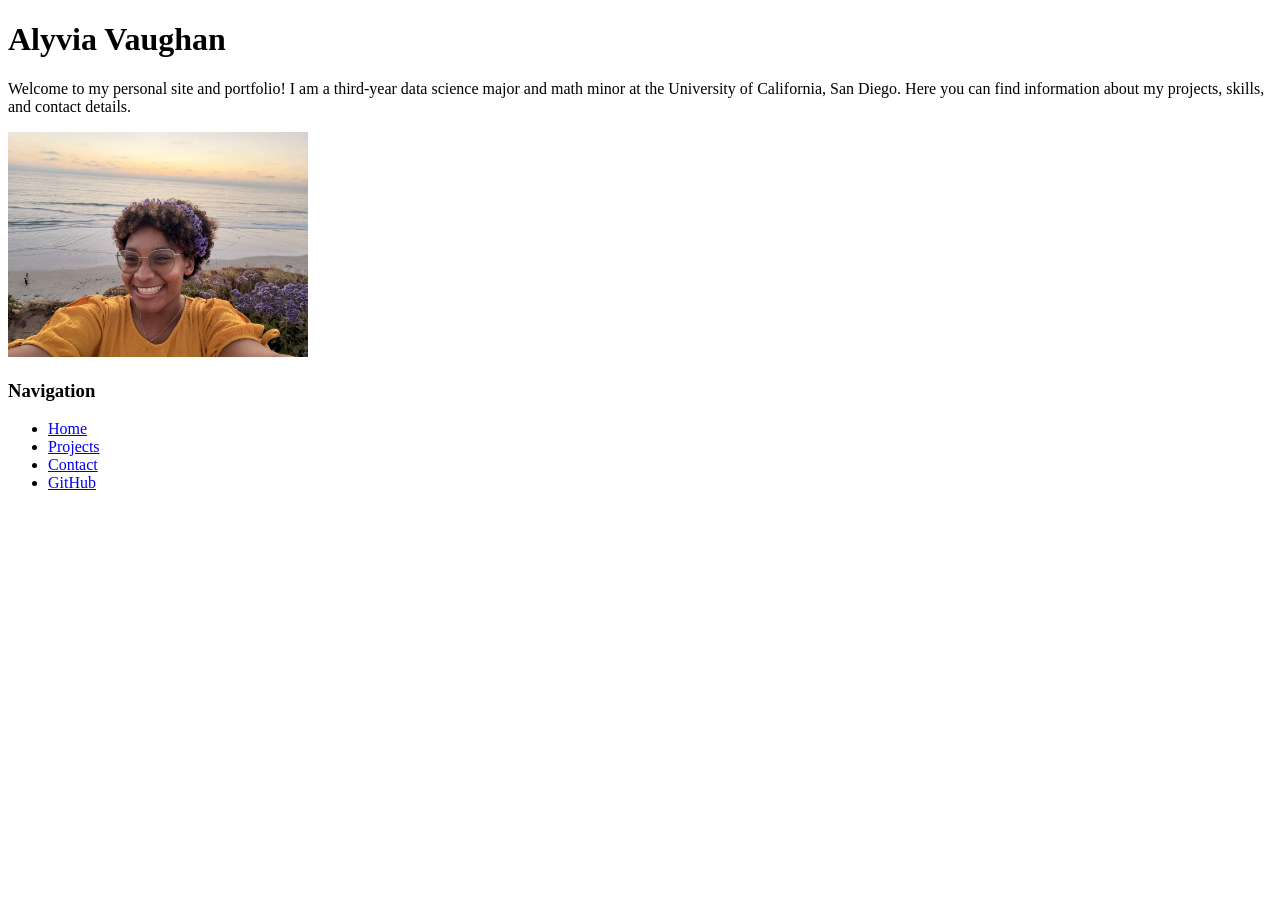
==== index.html @ 3b42d916 "git commit -m "Added info to projects and contact pages"" ====
<!DOCTYPE html>
<html lang="en">
<head>
    <meta charset="UTF-8">
    <meta name="viewport" content="width=device-width, initial-scale=1.0">
    <title>Alyvia Vaughan: Personal site and Portfolio</title>
    <link rel="stylesheet" href="styles.css">
</head>
<body>
    <h1>Alyvia Vaughan</h1>
    <p>Welcome to my personal site and portfolio! I am a third-year data science major and math minor at the University of California, San Diego. Here you can find information about my projects, skills, and contact details.</p>
    <img src="images/self.jpg" alt="Picture of Alyvia Vaughan against ocean background" width="300">

    <h3>Navigation</h3>
    <nav>
        <ul>
            <li><a href="index.html">Home</a></li>
            <li><a href="projects/index.html">Projects</a></li>
            <li><a href="contact/index.html">Contact</a></li>
            <li><a href="https://github.com/Alyvia-Vaughan" target="_blank">GitHub</a></li>
        </ul>
    </nav>
</body>
</html>
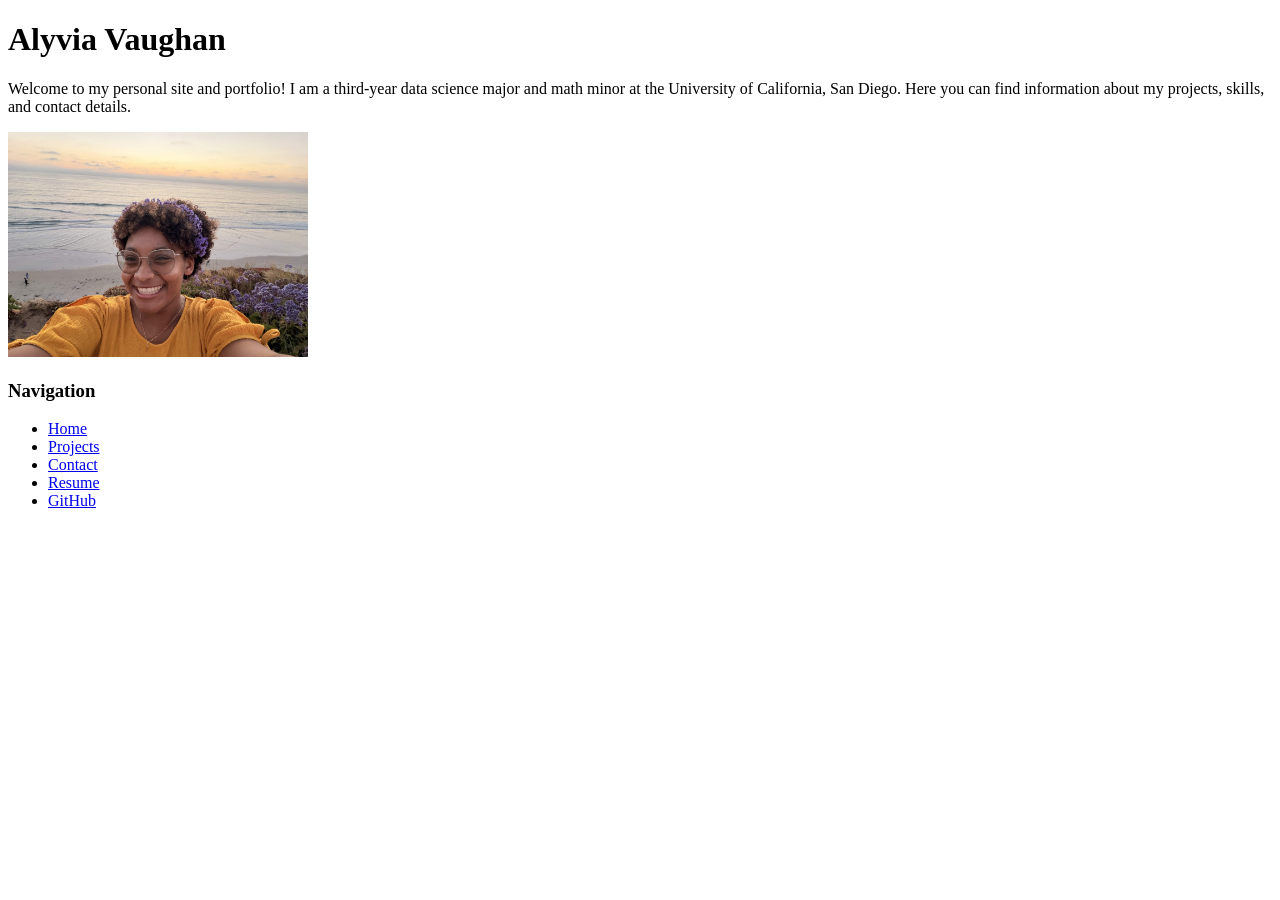
==== commit ab35ecb9: "git commit -m "Added resume page and updated other pages with navigation"" ====
--- a/index.html
+++ b/index.html
@@ -17,6 +17,7 @@
             <li><a href="index.html">Home</a></li>
             <li><a href="projects/index.html">Projects</a></li>
             <li><a href="contact/index.html">Contact</a></li>
+            <li><a href="resume/index.html">Resume</a></li>
             <li><a href="https://github.com/Alyvia-Vaughan" target="_blank">GitHub</a></li>
         </ul>
     </nav>
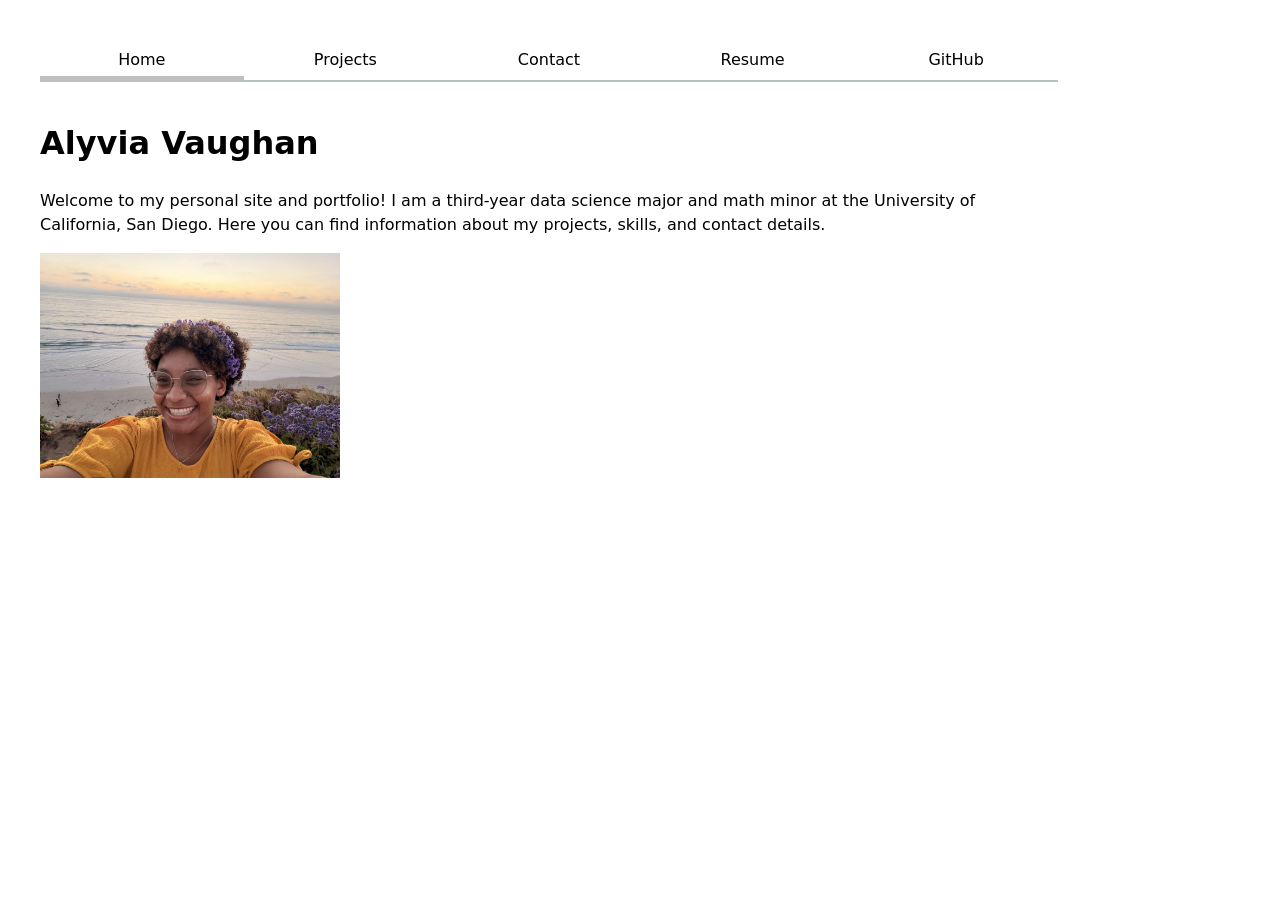
==== commit bdc0aba9: "commit -m "Update style.css and move navigation"" ====
--- a/index.html
+++ b/index.html
@@ -4,22 +4,21 @@
     <meta charset="UTF-8">
     <meta name="viewport" content="width=device-width, initial-scale=1.0">
     <title>Alyvia Vaughan: Personal site and Portfolio</title>
-    <link rel="stylesheet" href="styles.css">
+    <link rel="stylesheet" href="style.css">
 </head>
 <body>
-    <h1>Alyvia Vaughan</h1>
-    <p>Welcome to my personal site and portfolio! I am a third-year data science major and math minor at the University of California, San Diego. Here you can find information about my projects, skills, and contact details.</p>
-    <img src="images/self.jpg" alt="Picture of Alyvia Vaughan against ocean background" width="300">
-
-    <h3>Navigation</h3>
     <nav>
         <ul>
-            <li><a href="index.html">Home</a></li>
+            <li><a href="index.html" class="current">Home</a></li>
             <li><a href="projects/index.html">Projects</a></li>
             <li><a href="contact/index.html">Contact</a></li>
             <li><a href="resume/index.html">Resume</a></li>
             <li><a href="https://github.com/Alyvia-Vaughan" target="_blank">GitHub</a></li>
         </ul>
     </nav>
+
+    <h1>Alyvia Vaughan</h1>
+    <p>Welcome to my personal site and portfolio! I am a third-year data science major and math minor at the University of California, San Diego. Here you can find information about my projects, skills, and contact details.</p>
+    <img src="images/self.jpg" alt="Picture of Alyvia Vaughan against ocean background" width="300">
 </body>
 </html>
--- a/style.css
+++ b/style.css
@@ -0,0 +1,52 @@
+:root {
+  --color-accent: oklch(68.279% 0.13999 350.109);
+}
+
+html {
+  accent-color: var(--color-accent);
+}
+
+body {
+  /* Set line height to 1.5 times the font size
+	   and use the OS’s UI font as the website font
+	 */
+  font: 100%/1.5 system-ui;
+  max-width: 100ch;
+  margin-inline: max(1em, (100%-100ch)/2);
+  padding: 2em;
+}
+
+nav ul,
+nav li {
+  display: contents;
+}
+
+nav {
+  display: flex;
+}
+
+nav a {
+  flex: 1;
+  text-decoration: none;
+  color: inherit;
+  text-align: center;
+  padding: 0.5em;
+  margin-bottom: 1em;
+  border-bottom-width: 2px;
+  border-bottom-style: solid;
+  border-bottom-color: oklch(80% 3% 200);
+}
+
+nav a.current {
+  border-bottom-width: 0.4em;
+  border-bottom-color: oklch(80.621% 0.00226 199.35);
+  padding-bottom: 0.1em;
+}
+
+nav a:hover{
+  border-bottom-width: 0.4em;
+  border-bottom-color: var(--color-accent);
+  border-bottom-style: solid;
+  padding-bottom: 0.1em;
+  background-color: oklch(from var(--color-accent) 95% 5% h);
+}
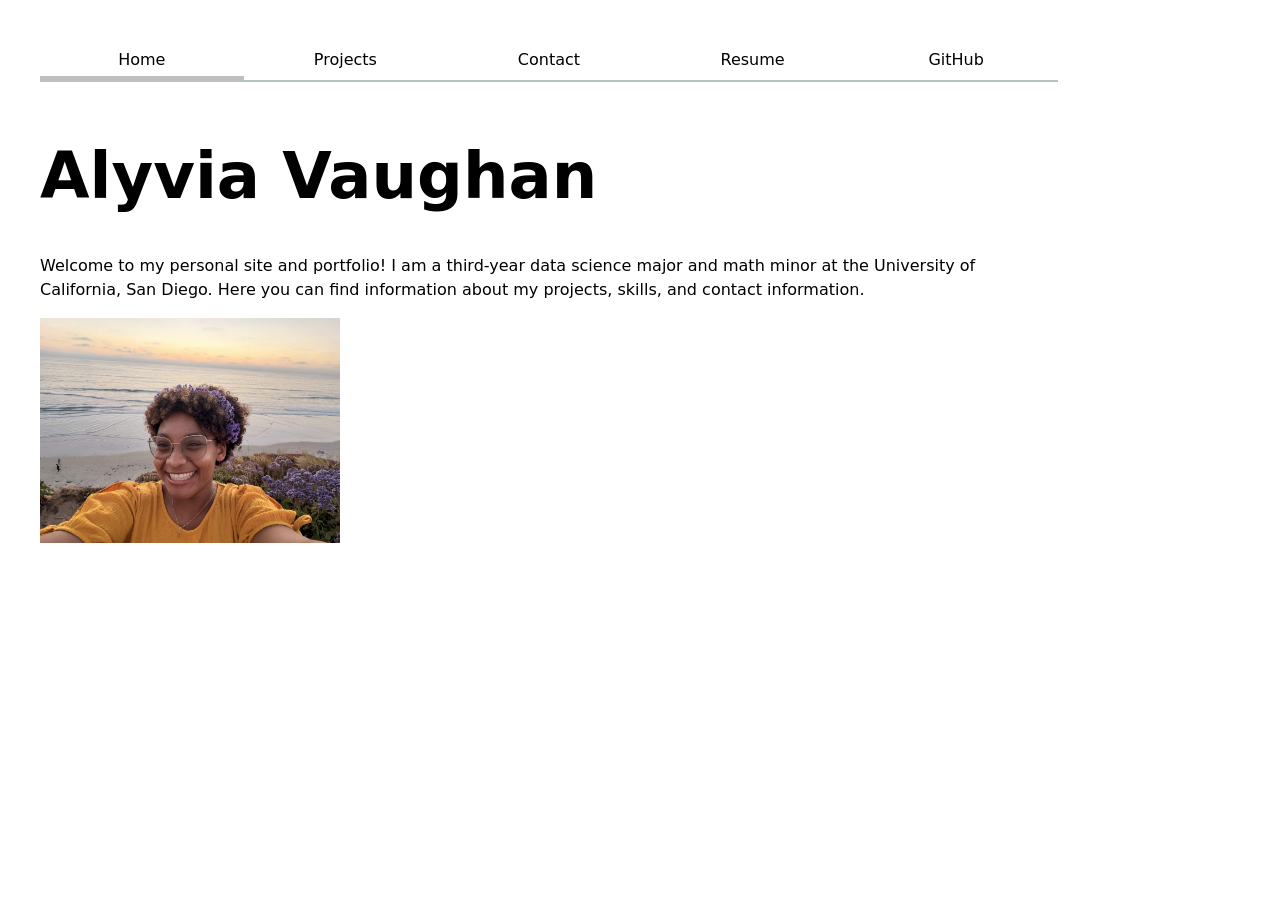
==== commit e4ba3296: "commit -m "Update projects page with Baked Goods Classifier project details and image, and adjust st" ====
--- a/index.html
+++ b/index.html
@@ -18,7 +18,7 @@
     </nav>
 
     <h1>Alyvia Vaughan</h1>
-    <p>Welcome to my personal site and portfolio! I am a third-year data science major and math minor at the University of California, San Diego. Here you can find information about my projects, skills, and contact details.</p>
+    <p>Welcome to my personal site and portfolio! I am a third-year data science major and math minor at the University of California, San Diego. Here you can find information about my projects, skills, and contact information.</p>
     <img src="images/self.jpg" alt="Picture of Alyvia Vaughan against ocean background" width="300">
 </body>
 </html>
--- a/style.css
+++ b/style.css
@@ -14,6 +14,15 @@
   max-width: 100ch;
   margin-inline: max(1em, (100%-100ch)/2);
   padding: 2em;
+}
+
+h1, h2, h3, h4, h5, h6 {
+  line-height: 1.1;
+  text-wrap: balance;
+}
+ 
+h1 {
+  font-size: 400%;
 }
 
 nav ul,
@@ -49,4 +58,56 @@
   border-bottom-style: solid;
   padding-bottom: 0.1em;
   background-color: oklch(from var(--color-accent) 95% 5% h);
+}
+
+input,
+textarea,
+button {
+  font: inherit;
+}
+
+form {
+  display: grid;
+  grid-template-columns: auto 1fr;
+  gap: 1em;
+}
+
+form label {
+  display: grid;
+  grid-template-columns: subgrid;
+  grid-column: 1/-1;
+}
+
+form input,
+form textarea {
+  width: 100%;
+  box-sizing: border-box;
+}
+
+form button[type="submit"] {
+  grid-column: 1 / -1;
+}
+
+.projects {
+  display: grid;
+  grid-template-columns: repeat(auto-fit, minmax(15em, 1fr));
+  gap: 1em;
+  margin: 0;
+  padding: 0;
+}
+
+.projects article {
+  grid-template-rows: subgrid;
+  grid-row: span 3;
+  gap: 0.5em;
+}
+
+.projects article h2 {
+  margin: 0;
+}
+ 
+.projects article img {
+  width: 100%;
+  aspect-ratio: 16 / 9;
+  object-fit: cover;
 }
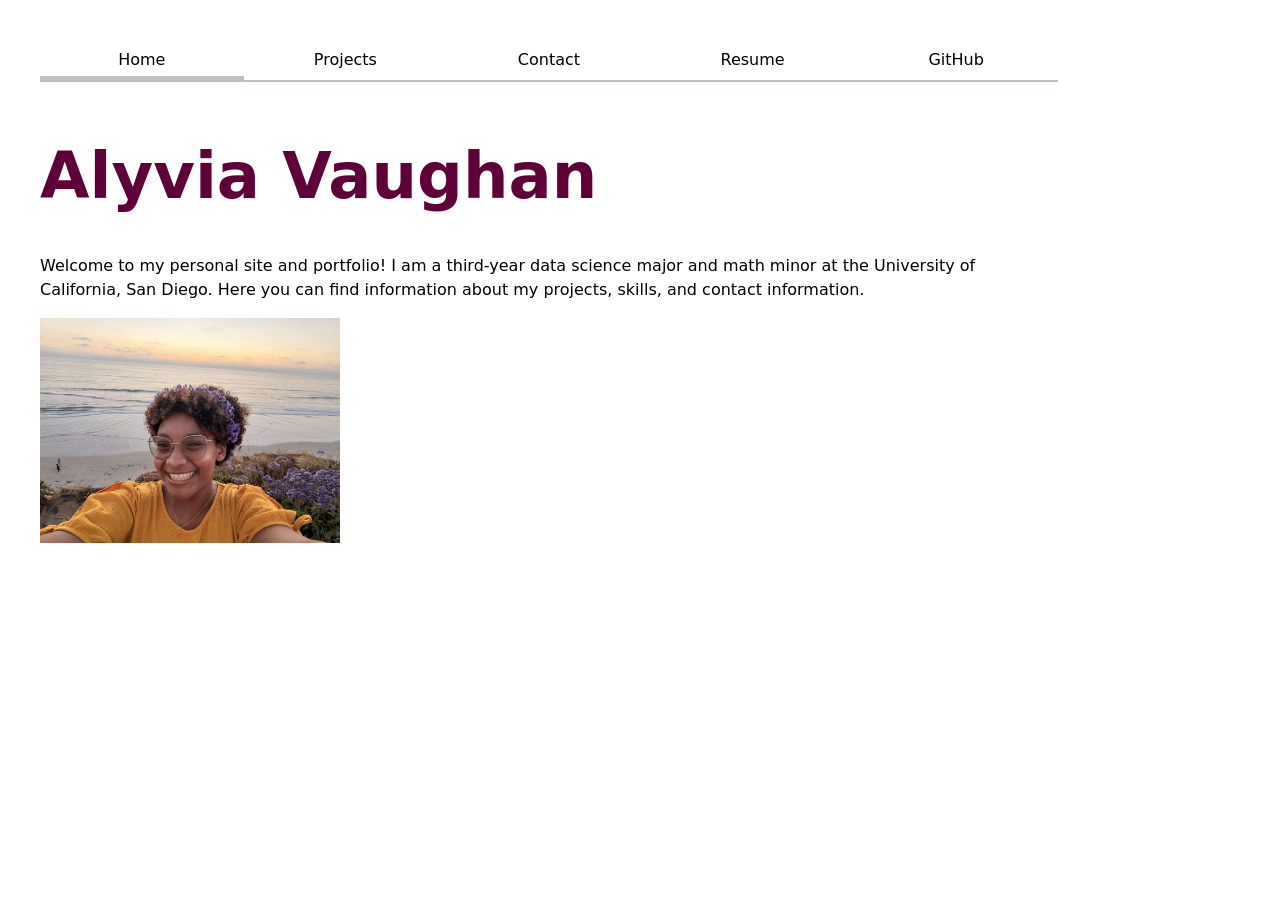
==== commit 98d795bd: "commit -m "Add global.js and link it to all HTML files"" ====
--- a/index.html
+++ b/index.html
@@ -5,11 +5,12 @@
     <meta name="viewport" content="width=device-width, initial-scale=1.0">
     <title>Alyvia Vaughan: Personal site and Portfolio</title>
     <link rel="stylesheet" href="style.css">
+    <script src="global.js" type="module"> </script>
 </head>
 <body>
     <nav>
         <ul>
-            <li><a href="index.html" class="current">Home</a></li>
+            <li><a href="index.html">Home</a></li>
             <li><a href="projects/index.html">Projects</a></li>
             <li><a href="contact/index.html">Contact</a></li>
             <li><a href="resume/index.html">Resume</a></li>
--- a/style.css
+++ b/style.css
@@ -23,6 +23,7 @@
  
 h1 {
   font-size: 400%;
+  color: oklch(from var(--color-accent) 30% 40% h);
 }
 
 nav ul,
@@ -97,6 +98,7 @@
 }
 
 .projects article {
+  display: grid;
   grid-template-rows: subgrid;
   grid-row: span 3;
   gap: 0.5em;
@@ -110,4 +112,55 @@
   width: 100%;
   aspect-ratio: 16 / 9;
   object-fit: cover;
+}
+
+#experience h2,
+#education h2,
+#skills h2 {
+  border-bottom: 2px solid var(--color-accent);
+  padding-bottom: 0.2em;
+  margin-top: 1.5em;
+}
+
+main article h3 {
+  color: oklch(from var(--color-accent) 35% 40% h);
+  margin-bottom: 0.1em;
+}
+
+main article header p {
+  font-size: 0.9em;
+  color: oklch(50% 5% 250);
+  margin: 0.1em 0;
+}
+
+ul.skills {
+  display: flex;
+  flex-wrap: wrap;
+  gap: 0.5em;
+  padding: 0;
+  list-style: none;
+}
+
+ul.skills li {
+  background-color: oklch(from var(--color-accent) 93% 8% h);
+  color: oklch(from var(--color-accent) 30% 40% h);
+  padding: 0.25em 0.75em;
+  border-radius: 999px;
+  font-size: 0.9em;
+}
+
+.resume-header {
+  display: flex;
+  flex-wrap: wrap;
+  gap: 0.5em 2em;
+  padding: 1em;
+  background-color: oklch(from var(--color-accent) 93% 8% h);
+  border-radius: 0.5em;
+  margin-bottom: 1em;
+  justify-content: center;
+  align-items: center;
+}
+
+.resume-header p {
+  margin: 0;
 }
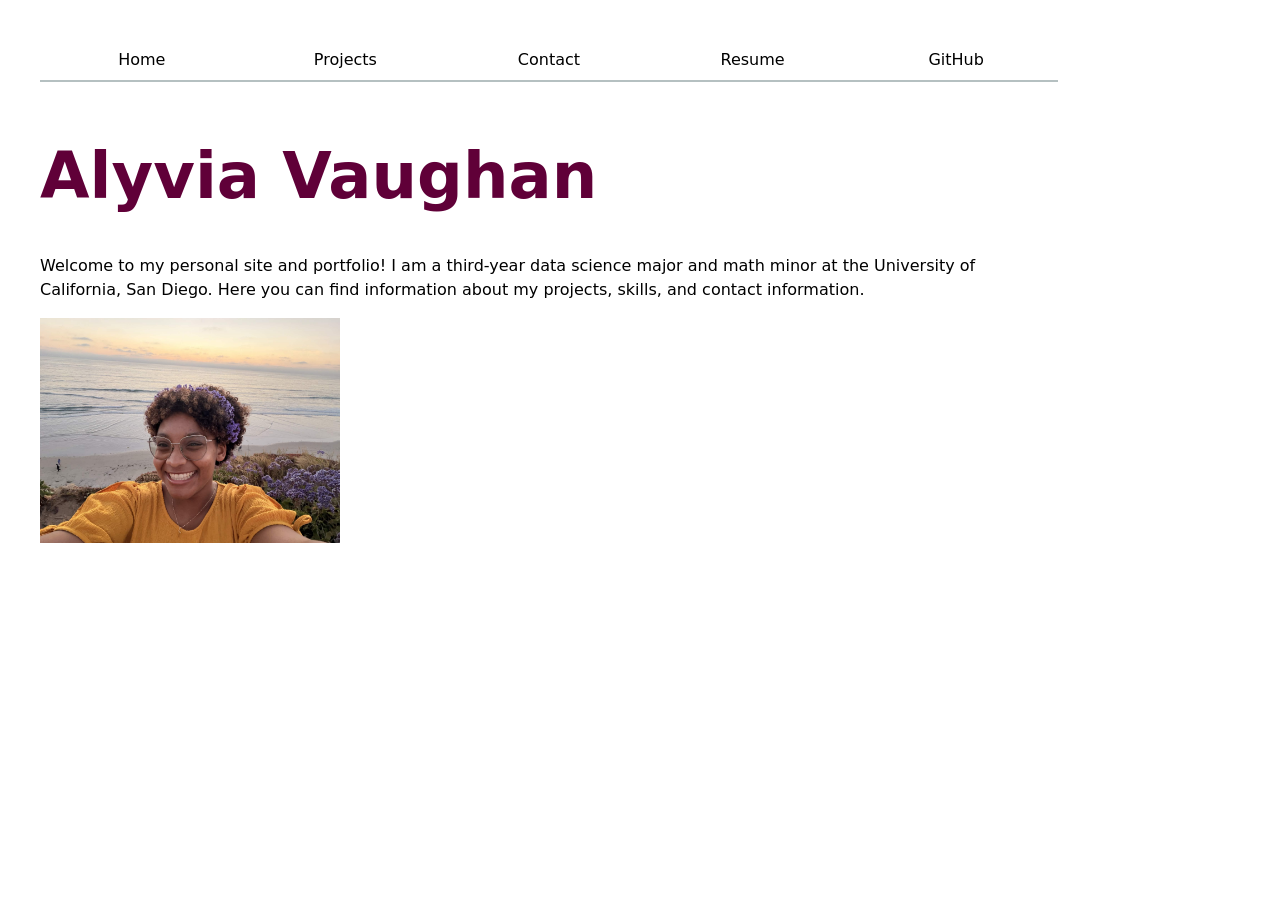
==== commit db5bffb2: "commit -m "Add global.js to all HTML files and remove navigation bars"" ====
--- a/index.html
+++ b/index.html
@@ -8,15 +8,6 @@
     <script src="global.js" type="module"> </script>
 </head>
 <body>
-    <nav>
-        <ul>
-            <li><a href="index.html">Home</a></li>
-            <li><a href="projects/index.html">Projects</a></li>
-            <li><a href="contact/index.html">Contact</a></li>
-            <li><a href="resume/index.html">Resume</a></li>
-            <li><a href="https://github.com/Alyvia-Vaughan" target="_blank">GitHub</a></li>
-        </ul>
-    </nav>
 
     <h1>Alyvia Vaughan</h1>
     <p>Welcome to my personal site and portfolio! I am a third-year data science major and math minor at the University of California, San Diego. Here you can find information about my projects, skills, and contact information.</p>
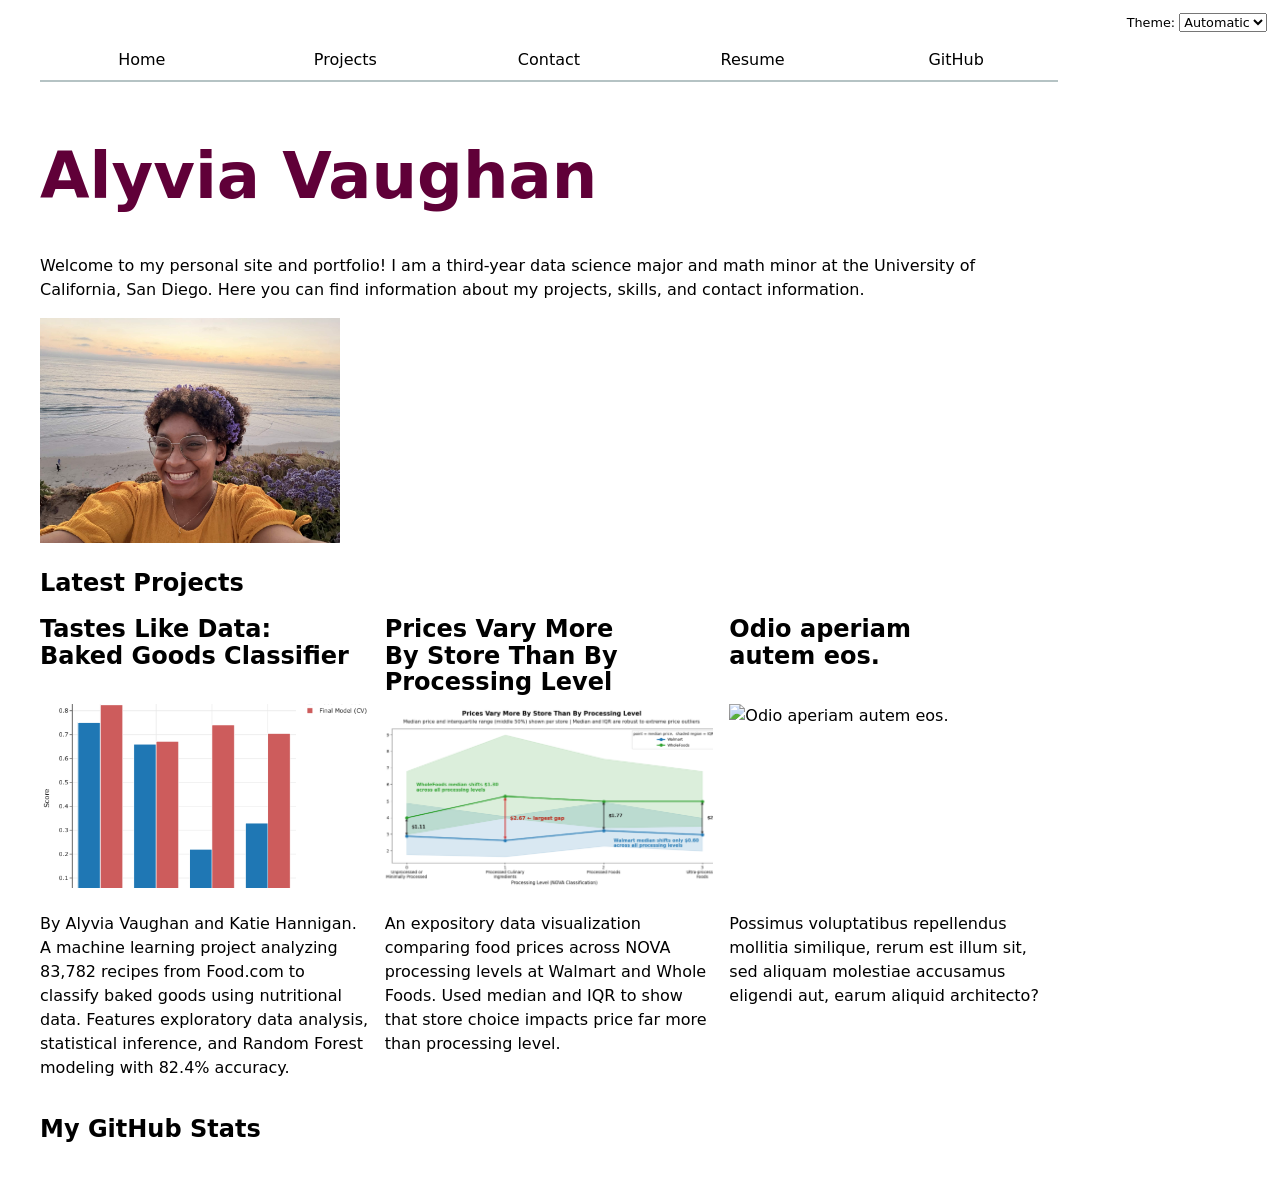
==== commit 939d275c: "commit -m "lab 4"" ====
--- a/index.html
+++ b/index.html
@@ -6,11 +6,21 @@
     <title>Alyvia Vaughan: Personal site and Portfolio</title>
     <link rel="stylesheet" href="style.css">
     <script src="global.js" type="module"> </script>
+    <script src="index.js" type="module"></script>
 </head>
 <body>
 
     <h1>Alyvia Vaughan</h1>
     <p>Welcome to my personal site and portfolio! I am a third-year data science major and math minor at the University of California, San Diego. Here you can find information about my projects, skills, and contact information.</p>
     <img src="images/self.jpg" alt="Picture of Alyvia Vaughan against ocean background" width="300">
+
+    <h2>Latest Projects</h2>
+    <div class="projects">
+
+    </div>
+    <h2>My GitHub Stats</h2>
+    <div id="profile-stats">
+
+    </div>
 </body>
 </html>
--- a/style.css
+++ b/style.css
@@ -1,5 +1,6 @@
 :root {
   --color-accent: oklch(68.279% 0.13999 350.109);
+  color-scheme: light dark;
 }
 
 html {
@@ -44,7 +45,7 @@
   margin-bottom: 1em;
   border-bottom-width: 2px;
   border-bottom-style: solid;
-  border-bottom-color: oklch(80% 3% 200);
+  border-bottom-color: oklch(50% 10% 200 / 40%);
 }
 
 nav a.current {
@@ -58,7 +59,7 @@
   border-bottom-color: var(--color-accent);
   border-bottom-style: solid;
   padding-bottom: 0.1em;
-  background-color: oklch(from var(--color-accent) 95% 5% h);
+  background-color: color-mix(in oklch, var(--color-accent), canvas 85%);
 }
 
 input,
@@ -163,4 +164,30 @@
 
 .resume-header p {
   margin: 0;
+}
+
+.color-scheme {
+  position: absolute;
+  top: 1em;
+  right: 1em;
+  font-size: 80%;
+}
+
+.color-scheme select {
+  font: inherit;
+}
+
+#profile-stats dl {
+  display: grid;
+  grid-template-columns: repeat(4, 1fr);
+}
+
+#profile-stats dt {
+  grid-row: 1;
+  font-weight: bold;
+}
+
+#profile-stats dd {
+  grid-row: 2;
+  margin: 0;
 }
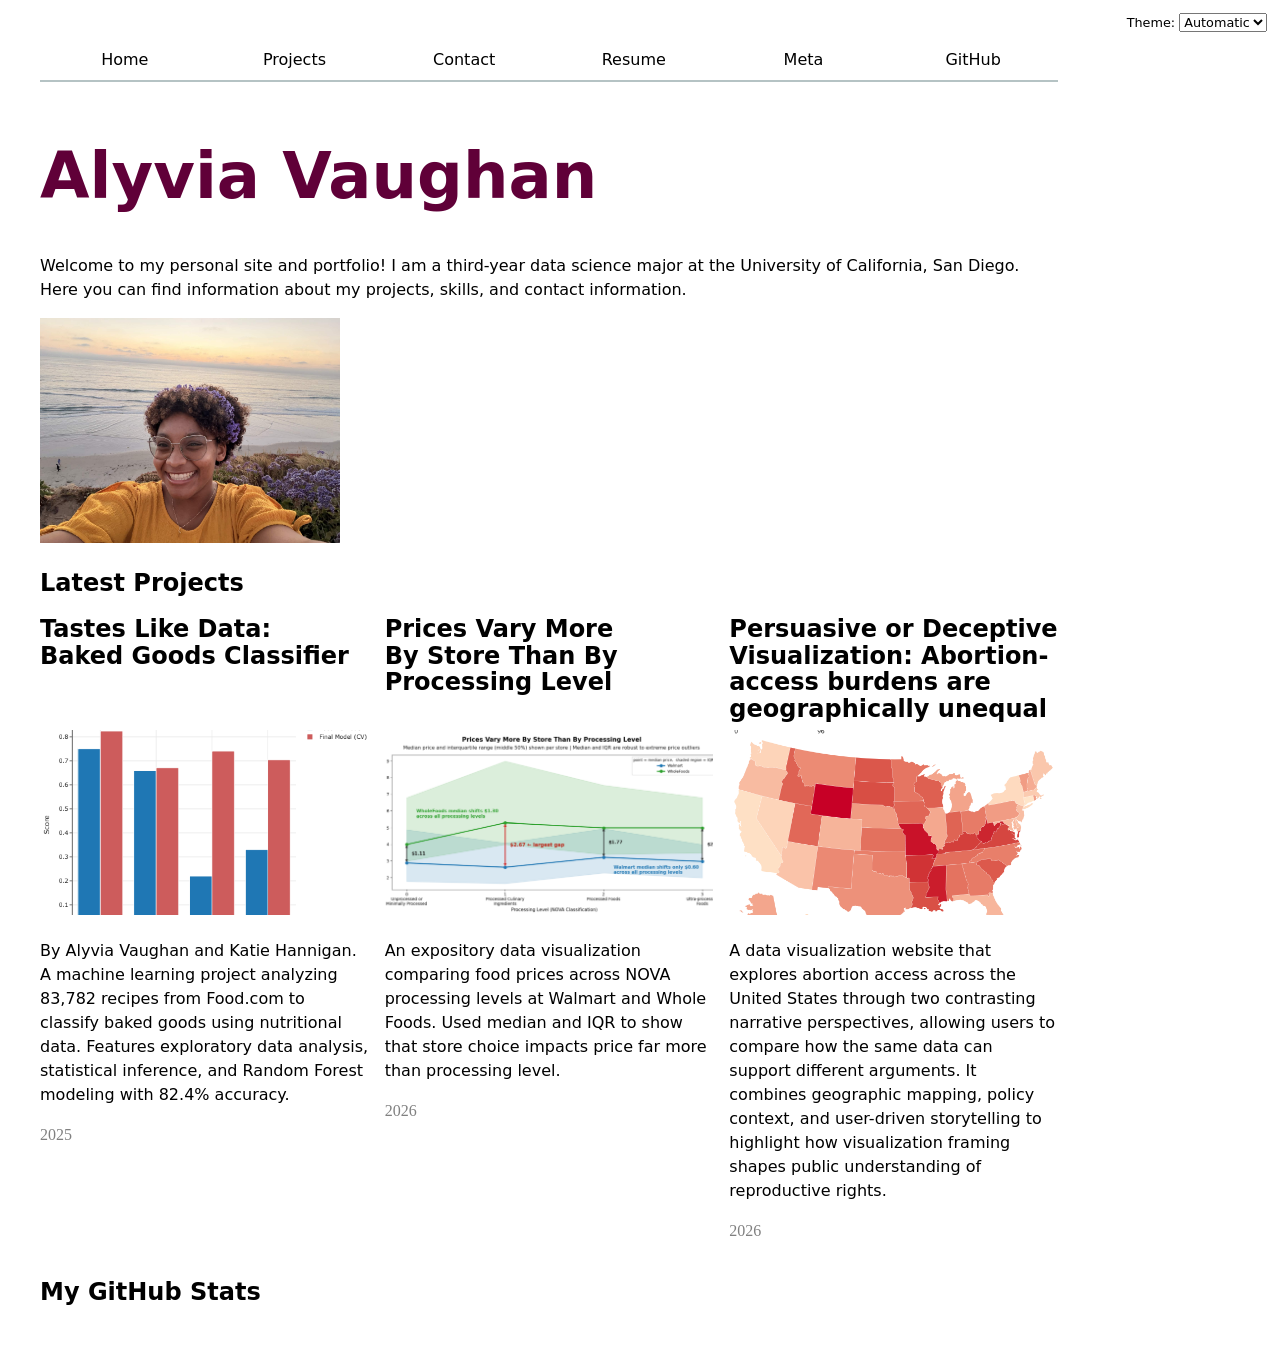
==== commit 23bb327a: "Remove mention of math minor from introduction" ====
--- a/index.html
+++ b/index.html
@@ -11,7 +11,7 @@
 <body>
 
     <h1>Alyvia Vaughan</h1>
-    <p>Welcome to my personal site and portfolio! I am a third-year data science major and math minor at the University of California, San Diego. Here you can find information about my projects, skills, and contact information.</p>
+    <p>Welcome to my personal site and portfolio! I am a third-year data science major at the University of California, San Diego. Here you can find information about my projects, skills, and contact information.</p>
     <img src="images/self.jpg" alt="Picture of Alyvia Vaughan against ocean background" width="300">
 
     <h2>Latest Projects</h2>
@@ -23,4 +23,4 @@
 
     </div>
 </body>
-</html>+</html>
--- a/style.css
+++ b/style.css
@@ -190,4 +190,220 @@
 #profile-stats dd {
   grid-row: 2;
   margin: 0;
+}
+
+.project-year {
+  font-family: Baskerville, serif;
+  font-variant-numeric: oldstyle-nums;
+  color: gray;
+}
+
+#projects-pie-plot {
+  max-width: 20em;
+  margin-block: 2em;
+  overflow: visible;
+  
+  path {
+    transition: 300ms;
+    cursor: pointer;
+  }
+
+  &:has(path:hover) {
+    path:not(:hover) {
+      opacity: 0.5;
+    }
+  }
+}
+
+.legend {
+  display: grid;
+  grid-template-columns: repeat(auto-fill, minmax(9em, 1fr));
+  gap: 1em;
+  padding: 1em;
+  border: 1px solid #ccc;
+}
+
+.legend-item {
+  display: flex;
+  align-items: center;
+  gap: 0.5em;
+}
+
+.swatch {
+  display: inline-block;
+  width: 1em;
+  aspect-ratio: 1 / 1;
+  background-color: var(--color);
+  border-radius: 50%;
+}
+
+.container {
+  display: flex;
+  align-items: center;
+  gap: 2em;
+}
+.legend { flex: 1; }
+
+.selected {
+  --color: oklch(60% 45% 0) !important;
+}
+
+.selected:is(path) {
+  fill: var(--color);
+}
+
+dl.stats {
+  display: grid;
+  grid-template-columns: repeat(6, 1fr);
+  gap: 1em;
+  background: oklch(from var(--color-accent) 95% 5% h);
+  border-radius: 0.5em;
+  padding: 1em;
+}
+
+dl.stats dt {
+  grid-row: 1;
+  font-size: 0.75em;
+  font-weight: bold;
+  text-transform: uppercase;
+  letter-spacing: 0.05em;
+  color: oklch(from var(--color-accent) 40% 20% h);
+}
+
+dl.stats dd {
+  grid-row: 2;
+  margin: 0;
+  font-size: 2em;
+  font-weight: 370;
+  line-height: 1.1;
+}
+
+.gridlines line {
+  stroke: oklch(50% 5% 250 / 20%);
+}
+
+.gridlines path {
+  display: none;
+}
+
+dl.info {
+  display: grid;
+  grid-template-columns: auto 1fr;
+  gap: 0.25em 1em;
+  transition-duration: 500ms;
+  transition-property: opacity, visibility;
+}
+
+dl.info[hidden]:not(:hover, :focus-within) {
+  opacity: 0;
+  visibility: hidden;
+}
+
+dl.info dt {
+  font-weight: bold;
+  font-size: 0.85em;
+}
+
+dl.info dd {
+  margin: 0;
+}
+
+.tooltip {
+  position: fixed;
+  top: 1em;
+  left: 1em;
+  background: color-mix(in oklch, canvas, transparent 10%);
+  box-shadow: 0 2px 12px oklch(0% 0% 0 / 20%);
+  border-radius: 0.5em;
+  padding: 0.75em 1em;
+  backdrop-filter: blur(4px);
+}
+
+circle {
+  transition: all 200ms;
+  transform-origin: center;
+  transform-box: fill-box;
+
+  @starting-style {
+    r: 0
+  }
+}
+
+circle:hover {
+  transform: scale(1.5);
+}
+
+@keyframes marching-ants {
+  to { stroke-dashoffset: -8; }
+}
+
+.selection {
+  fill-opacity: 0.1;
+  stroke: black;
+  stroke-opacity: 0.7;
+  stroke-dasharray: 5 3;
+  animation: marching-ants 2s linear infinite;
+}
+
+circle.selected {
+  fill: #ff6b6b;
+}
+
+#files {
+  display: grid;
+  grid-template-columns: 1fr 4fr;
+
+  > div {
+    grid-column: 1 / -1;
+    display: grid;
+    grid-template-columns: subgrid;
+  }
+
+  dt { grid-column: 1; }
+  dd { grid-column: 2; }
+}
+
+.loc {
+  display: flex;
+  width: 0.5em;
+  aspect-ratio: 1;
+  background:var(--color, steelblue);
+  border-radius: 50%;
+}
+
+#files dd {
+  grid-column: 2;
+  display: flex;
+  flex-wrap: wrap;
+  align-items: start;
+  align-content: start;
+  gap: 0.15em;
+  padding-top: 0.6em;
+  margin-left: 0;
+}
+
+#scrolly-1 {
+  position: relative;
+  display: flex;
+  gap: 1rem;
+
+  > * {
+    flex: 1;
+  }
+}
+
+#scatter-story {
+  position: relative;
+}
+
+#scatter-plot {
+  position: sticky;
+  top: 5em;
+  left: 0;
+  bottom: auto;
+  height: 50vh;
+}
+
+.step {
+  padding-bottom: 50vh;
 }
